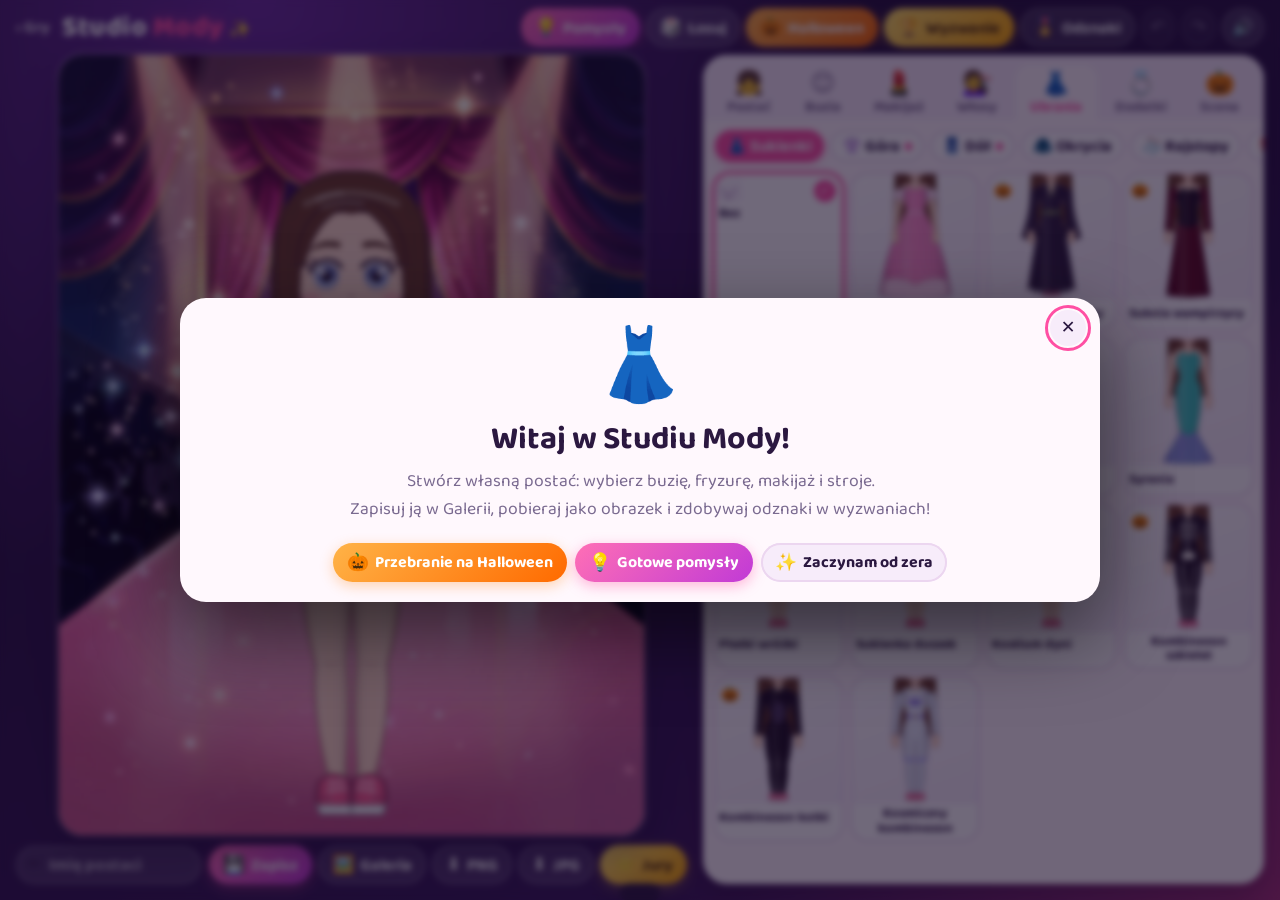
==== gra1-moda/index.html @ d05ad259 "Studio Mody (gra1-moda): kreator postaci 2D z przebieraniem Postać rysowana warstwami SVG, ponad 260" ====
<!doctype html>
<html lang="pl">
<head>
  <meta charset="utf-8">
  <meta name="viewport" content="width=device-width, initial-scale=1, viewport-fit=cover">
  <title>Studio Mody – Gry Jagienki</title>
  <meta name="description" content="Stwórz własną postać, ubierz ją w setki strojów, zrób makijaż i halloweenowe przebranie. Zapisz ją i pobierz jako obrazek.">
  <link rel="icon" href="data:image/svg+xml,%3Csvg xmlns='http://www.w3.org/2000/svg' viewBox='0 0 100 100'%3E%3Ctext y='.9em' font-size='90'%3E👗%3C/text%3E%3C/svg%3E">
  <link rel="preconnect" href="https://fonts.googleapis.com">
  <link rel="preconnect" href="https://fonts.gstatic.com" crossorigin>
  <link href="https://fonts.googleapis.com/css2?family=Baloo+2:wght@500;700;800&display=swap" rel="stylesheet">
  <link rel="stylesheet" href="styl.css">
</head>
<body>
  <header class="pasek">
    <a class="powrot" href="../" title="Wszystkie gry Jagienki">‹ Gry</a>
    <h1>Studio <span>Mody</span> <i aria-hidden="true">✨</i></h1>
    <nav class="akcje" aria-label="Akcje">
      <button data-akcja="pomysly" class="przycisk mocny" title="Gotowe stylizacje do przerobienia"><b>💡</b><span>Pomysły</span></button>
      <button data-akcja="losuj" class="przycisk" title="Wylosuj cały strój"><b>🎲</b><span>Losuj</span></button>
      <button data-akcja="halloween" class="przycisk dyniowy" title="Wylosuj przebranie na Halloween"><b>🎃</b><span>Halloween</span></button>
      <button data-akcja="wyzwanie" class="przycisk zloty" title="Wyzwanie z jury"><b>🏆</b><span>Wyzwanie</span></button>
      <button data-akcja="odznaki" class="przycisk" title="Twoje odznaki"><b>🎖️</b><span>Odznaki</span></button>
      <button data-akcja="cofnij" class="przycisk maly" title="Cofnij (Ctrl+Z)" aria-label="Cofnij"><b>↶</b></button>
      <button data-akcja="ponow" class="przycisk maly" title="Ponów (Ctrl+Y)" aria-label="Ponów"><b>↷</b></button>
      <button data-akcja="dzwiek" class="przycisk maly" title="Dźwięk" aria-label="Dźwięk"><b id="ikona-dzwieku">🔊</b></button>
    </nav>
  </header>

  <main class="studio">
    <section class="kolumna-sceny">
      <div class="wyzwanie-pasek" id="wyzwanie-pasek" hidden></div>
      <div class="scena" id="scena">
        <div class="tlo" id="tlo"></div>
        <div class="postac" id="postac"></div>
        <div class="flesze" aria-hidden="true"></div>
      </div>
      <div class="pod-scena">
        <label class="imie"><span>✏️</span><input id="imie" maxlength="24" placeholder="Imię postaci" autocomplete="off"></label>
        <div class="zapis">
          <button data-akcja="zapisz" class="przycisk mocny" title="Zapisz w galerii"><b>💾</b><span>Zapisz</span></button>
          <button data-akcja="galeria" class="przycisk" title="Moje postacie"><b>🖼️</b><span>Galeria</span></button>
          <button data-akcja="png" class="przycisk" title="Obrazek PNG z przezroczystym tłem"><b>⬇️</b><span>PNG</span></button>
          <button data-akcja="jpg" class="przycisk" title="Obrazek JPG z tłem"><b>⬇️</b><span>JPG</span></button>
          <button data-akcja="jury" class="przycisk zloty" title="Pokaż stylizację jury"><b>⭐</b><span>Jury</span></button>
        </div>
      </div>
    </section>

    <section class="panel" aria-label="Garderoba">
      <nav class="grupy" id="grupy"></nav>
      <nav class="kategorie" id="kategorie"></nav>
      <div class="przewijane" id="przewijane">
        <p class="uwaga" id="uwaga" hidden></p>
        <div class="elementy" id="elementy"></div>
        <div class="kolory" id="kolory"></div>
      </div>
    </section>
  </main>

  <dialog id="okno"><div class="okno-tresc" id="okno-tresc"></div></dialog>
  <div class="dymek" id="dymek" role="status" aria-live="polite"></div>
  <canvas class="konfetti" id="konfetti" aria-hidden="true"></canvas>

  <script type="module" src="js/gra.js"></script>
</body>
</html>
---- gra1-moda/styl.css ----
/* Studio Mody – nocne, halloweenowo-cukierkowe studio: ciemny fiolet wokół, jasne panele, róż i pomarańcz jako akcenty. */
:root {
  --noc: #1d0f33;
  --noc2: #3b1a60;
  --panel: #fff8fd;
  --panel2: #f7ecfa;
  --tekst: #2b1840;
  --szary: #7a6a90;
  --roz: #ff4fa3;
  --roz2: #ffd1ea;
  --fiolet: #8b5cf6;
  --dynia: #ff8a1f;
  --zloto: #ffc93c;
  --linia: #ecd6f0;
  --cien: 0 10px 30px rgba(20, 0, 40, .35);
  --r: 18px;
}
* { box-sizing: border-box; }
[hidden] { display: none !important; }
html, body { height: 100%; max-width: 100%; overflow-x: hidden; }
body {
  margin: 0;
  font-family: "Baloo 2", system-ui, "Segoe UI", sans-serif;
  color: var(--tekst);
  background:
    radial-gradient(2px 2px at 12% 18%, #fff8 50%, transparent 51%),
    radial-gradient(1.5px 1.5px at 72% 12%, #fff9 50%, transparent 51%),
    radial-gradient(2px 2px at 88% 42%, #fff6 50%, transparent 51%),
    radial-gradient(1.5px 1.5px at 32% 78%, #fff7 50%, transparent 51%),
    radial-gradient(2px 2px at 55% 55%, #fff5 50%, transparent 51%),
    radial-gradient(circle at 20% 0%, #6b2fa0 0%, transparent 45%),
    radial-gradient(circle at 100% 100%, #a8327a 0%, transparent 40%),
    linear-gradient(160deg, var(--noc), var(--noc2));
  background-attachment: fixed;
  display: flex;
  flex-direction: column;
  overflow: hidden;
}
button { font: inherit; color: inherit; cursor: pointer; }
input { font: inherit; color: inherit; }

/* ---------- pasek ---------- */
.pasek {
  display: flex; align-items: center; gap: 12px;
  padding: 8px 16px; color: #fff; flex: none;
}
.powrot { color: #fff; opacity: .8; text-decoration: none; font-weight: 700; white-space: nowrap; }
.powrot:hover { opacity: 1; }
.pasek h1 { margin: 0; font-size: 1.7rem; line-height: 1; letter-spacing: .5px; white-space: nowrap; font-weight: 800; }
.pasek h1 span { color: var(--roz); text-shadow: 0 0 18px #ff4fa388; }
.pasek h1 i { font-style: normal; font-size: 1.1rem; }
.akcje { display: flex; gap: 6px; margin-left: auto; min-width: 0; flex-wrap: nowrap; overflow-x: auto; scrollbar-width: none; }
.akcje::-webkit-scrollbar { display: none; }

.przycisk {
  display: inline-flex; align-items: center; gap: 6px; flex: none;
  border: 0; border-radius: 999px; padding: 6px 14px 5px;
  background: #ffffff1f; color: #fff; font-weight: 700; font-size: 1rem;
  box-shadow: inset 0 0 0 1.5px #ffffff33;
  transition: transform .12s, background .12s;
}
.przycisk:hover { background: #ffffff33; transform: translateY(-1px); }
.przycisk:active { transform: scale(.96); }
.przycisk b { font-weight: 400; font-size: 1.1rem; }
.przycisk.maly { padding: 6px 10px 5px; }
.przycisk.mocny { background: linear-gradient(135deg, #ff6fb5, #c13ad6); box-shadow: 0 4px 14px #ff4fa366; }
.przycisk.dyniowy { background: linear-gradient(135deg, #ffb347, #ff6a00); box-shadow: 0 4px 14px #ff8a1f55; }
.przycisk.zloty { background: linear-gradient(135deg, #ffe066, #ffab00); color: #4a2a00; box-shadow: 0 4px 14px #ffc93c55; }
.przycisk:disabled { opacity: .4; pointer-events: none; }

/* ---------- układ ---------- */
.studio {
  flex: 1; min-height: 0;
  display: grid; grid-template-columns: auto minmax(0, 1fr); gap: 16px;
  padding: 0 16px 16px;
}
.kolumna-sceny { display: flex; flex-direction: column; gap: 10px; min-height: 0; min-width: 0; align-items: center; }
.scena {
  position: relative; flex: 1; min-height: 0;
  height: 100%; aspect-ratio: 3 / 4; max-width: 46vw;
  border-radius: 24px; overflow: hidden;
  box-shadow: var(--cien), 0 0 0 4px #ffffff22;
  background: #fff;
}
.tlo { position: absolute; inset: 0; background-size: cover; background-position: center; transition: background-image .3s; }
.tlo.szachownica { background: repeating-conic-gradient(#f3eaf7 0 25%, #ffffff 0 50%) 0 0 / 28px 28px; }
.postac { position: absolute; inset: 0; }
.postac svg { width: 100%; height: 100%; display: block; }
.flesze { position: absolute; inset: 0; pointer-events: none; opacity: 0; background: radial-gradient(circle at 30% 30%, #fff 0, transparent 30%), radial-gradient(circle at 75% 60%, #fff 0, transparent 25%); }
.scena.pokaz .flesze { animation: flesz 1.6s ease-out; }
.scena.pokaz .postac { animation: wybieg 1.6s ease-in-out; }
@keyframes flesz { 0%, 100% { opacity: 0; } 10% { opacity: .9; } 20% { opacity: 0; } 35% { opacity: .7; } 45% { opacity: 0; } 62% { opacity: .8; } 70% { opacity: 0; } }
@keyframes wybieg { 0%, 100% { transform: none; } 30% { transform: scale(1.06) translateY(-1.5%); } 60% { transform: scale(1.03) rotate(-1deg); } }

.pod-scena { display: flex; flex-wrap: wrap; gap: 8px; justify-content: center; align-items: center; flex: none; max-width: 100%; }
.imie { display: flex; align-items: center; gap: 4px; background: #ffffff1f; border-radius: 999px; padding: 2px 6px 2px 12px; box-shadow: inset 0 0 0 1.5px #ffffff33; }
.imie input { width: 150px; border: 0; background: transparent; color: #fff; font-weight: 700; font-size: 1.05rem; padding: 4px 4px 3px; outline: none; }
.imie input::placeholder { color: #ffffff99; }
.zapis { display: flex; gap: 6px; flex-wrap: wrap; justify-content: center; }

.wyzwanie-pasek {
  display: flex; align-items: center; gap: 10px; width: 100%; max-width: 46vw;
  background: linear-gradient(135deg, #ffe066, #ffab00); color: #4a2a00;
  border-radius: 14px; padding: 6px 8px 6px 14px; font-weight: 700; box-shadow: var(--cien); flex: none;
}
.wyzwanie-pasek .e { font-size: 1.6rem; }
.wyzwanie-pasek .t { flex: 1; line-height: 1.15; }
.wyzwanie-pasek .t small { display: block; font-weight: 500; opacity: .8; }
.wyzwanie-pasek button { border: 0; border-radius: 999px; padding: 6px 12px 5px; background: #4a2a00; color: #fff; font-weight: 700; }
.wyzwanie-pasek .x { background: transparent; color: #4a2a00; padding: 4px 8px; }

/* ---------- panel garderoby ---------- */
.panel {
  min-height: 0; display: flex; flex-direction: column;
  background: var(--panel); border-radius: 24px; box-shadow: var(--cien); overflow: hidden;
}
.grupy { display: flex; gap: 4px; padding: 10px 10px 0; background: var(--panel2); overflow-x: auto; scrollbar-width: none; flex: none; }
.grupy::-webkit-scrollbar { display: none; }
.grupy button {
  flex: 1 0 auto; border: 0; background: transparent; border-radius: 14px 14px 0 0; padding: 6px 12px 4px;
  display: flex; flex-direction: column; align-items: center; font-weight: 700; color: var(--szary); font-size: .9rem; line-height: 1.1;
}
.grupy button b { font-size: 1.5rem; font-weight: 400; line-height: 1.2; }
.grupy button.akt { background: var(--panel); color: var(--roz); }
.kategorie { display: flex; gap: 6px; padding: 10px 12px 4px; overflow-x: auto; scrollbar-width: thin; flex: none; }
.kategorie button {
  flex: none; border: 0; border-radius: 999px; padding: 4px 12px 3px; background: #fff; font-weight: 700; color: var(--tekst);
  box-shadow: inset 0 0 0 2px var(--linia); display: flex; gap: 5px; align-items: center; position: relative;
}
.kategorie button.akt { background: var(--roz); color: #fff; box-shadow: 0 3px 10px #ff4fa355; }
.kategorie button .kropka { width: 7px; height: 7px; border-radius: 50%; background: var(--roz); }
.kategorie button.akt .kropka { background: #fff; }
.przewijane { flex: 1; min-height: 0; overflow-y: auto; padding: 8px 12px 16px; scrollbar-width: thin; }
.uwaga { margin: 2px 4px 8px; color: var(--szary); font-size: .95rem; }

.elementy { display: grid; grid-template-columns: repeat(auto-fill, minmax(104px, 1fr)); gap: 10px; }
.element {
  position: relative; border: 0; padding: 0; background: #fff; border-radius: 16px; overflow: hidden;
  box-shadow: 0 0 0 2px var(--linia); display: flex; flex-direction: column; transition: transform .12s, box-shadow .12s;
}
.element:hover { transform: translateY(-2px); box-shadow: 0 0 0 2px #e2b6e8, 0 6px 14px #7a2a9a22; }
.element .mini { aspect-ratio: 1 / 1; background: linear-gradient(160deg, #fff, #f6eefa); display: grid; place-items: center; overflow: hidden; }
.element .mini svg { width: 100%; height: 100%; display: block; }
.element .mini.ciemne { background: linear-gradient(160deg, #3b2a5a, #1d0f33); }
.element .mini.obraz { background-size: cover; background-position: center 60%; }
.element .mini.brak { font-size: 2rem; color: #d9c6e0; }
.element .nazwa { font-size: .82rem; font-weight: 700; padding: 3px 4px 4px; line-height: 1.1; min-height: 2.2em; display: grid; place-items: center; text-align: center; }
.element.akt { box-shadow: 0 0 0 3px var(--roz), 0 6px 16px #ff4fa344; }
.element.akt::after {
  content: "✓"; position: absolute; top: 6px; right: 6px; width: 22px; height: 22px; border-radius: 50%;
  background: var(--roz); color: #fff; font-weight: 800; font-size: .85rem; display: grid; place-items: center;
}
.element .znaczek { position: absolute; top: 5px; left: 6px; font-size: .9rem; }
.element.kolor .mini { border-radius: 0; }

/* ---------- kolory i wzory ---------- */
.kolory { margin-top: 14px; }
.kolory h3 { margin: 10px 4px 6px; font-size: 1rem; }
.sloty { display: flex; gap: 8px; flex-wrap: wrap; margin-bottom: 8px; }
.slot {
  border: 0; border-radius: 999px; background: #fff; padding: 3px 12px 2px 4px; display: flex; align-items: center; gap: 6px;
  font-weight: 700; box-shadow: inset 0 0 0 2px var(--linia);
}
.slot i { width: 24px; height: 24px; border-radius: 50%; box-shadow: inset 0 0 0 2px #0002; }
.slot.akt { box-shadow: inset 0 0 0 2.5px var(--roz); color: var(--roz); }
.paleta { display: grid; grid-template-columns: repeat(auto-fill, minmax(30px, 1fr)); gap: 6px; }
.paleta button {
  aspect-ratio: 1; border: 0; border-radius: 50%; box-shadow: inset 0 0 0 2px #0001, 0 1px 3px #0002; transition: transform .1s;
}
.paleta button:hover { transform: scale(1.15); }
.paleta button.akt { box-shadow: 0 0 0 3px #fff, 0 0 0 5px var(--roz); }
.paleta label {
  aspect-ratio: 1; border-radius: 50%; display: grid; place-items: center; cursor: pointer; position: relative; overflow: hidden;
  background: conic-gradient(#ff5d8f, #ffd23f, #5fd068, #4cc9f0, #7b6cf6, #ff5d8f); font-size: .9rem;
}
.paleta label input { position: absolute; inset: 0; opacity: 0; cursor: pointer; }
.wzory { display: grid; grid-template-columns: repeat(auto-fill, minmax(62px, 1fr)); gap: 8px; }
.wzory button { border: 0; background: #fff; border-radius: 12px; padding: 0; overflow: hidden; box-shadow: 0 0 0 2px var(--linia); font-size: .75rem; font-weight: 700; }
.wzory button svg { display: block; width: 100%; height: 40px; }
.wzory button span { display: block; padding: 2px 2px 3px; }
.wzory button.akt { box-shadow: 0 0 0 3px var(--roz); color: var(--roz); }

/* ---------- okna ---------- */
dialog {
  border: 0; padding: 0; border-radius: 26px; max-width: min(920px, calc(100vw - 24px)); width: 100%;
  max-height: calc(100dvh - 32px); background: var(--panel); color: var(--tekst); box-shadow: 0 30px 80px #0008;
}
dialog::backdrop { background: #12062299; backdrop-filter: blur(3px); }
.okno-tresc { padding: 22px 22px 20px; }
.okno-tresc h2 { margin: 0 0 4px; font-size: 1.7rem; line-height: 1.15; }
.okno-tresc .pod { margin: 0 0 14px; color: var(--szary); }
.okno-tresc .zamknij { position: absolute; top: 12px; right: 14px; border: 0; background: var(--panel2); border-radius: 50%; width: 36px; height: 36px; font-size: 1.1rem; }
.rzad { display: flex; gap: 8px; flex-wrap: wrap; margin-top: 16px; justify-content: flex-end; }
.rzad .przycisk:not(.mocny):not(.zloty):not(.dyniowy) { color: var(--tekst); background: var(--panel2); box-shadow: inset 0 0 0 2px var(--linia); }
.karty { display: grid; grid-template-columns: repeat(auto-fill, minmax(150px, 1fr)); gap: 12px; }
.karta { border: 0; padding: 0; background: #fff; border-radius: 18px; overflow: hidden; box-shadow: 0 0 0 2px var(--linia); text-align: center; position: relative; }
.karta:hover { box-shadow: 0 0 0 3px var(--roz); }
.karta .obr { aspect-ratio: 3 / 4; background-size: cover; background-position: center; position: relative; }
.karta .obr svg, .karta .obr img { position: absolute; inset: 0; width: 100%; height: 100%; display: block; object-fit: cover; }
.karta .opis { padding: 6px 8px 8px; font-weight: 800; line-height: 1.15; }
.karta .opis small { display: block; font-weight: 500; color: var(--szary); }
.karta .male { display: flex; gap: 4px; justify-content: center; padding: 0 6px 8px; }
.karta .male button { border: 0; border-radius: 999px; background: var(--panel2); padding: 3px 10px 2px; font-weight: 700; font-size: .85rem; }
.karta .male button.usun { color: #c1121f; }
.pusto { text-align: center; color: var(--szary); padding: 30px 10px; }
.pole { width: 100%; border: 0; border-radius: 14px; padding: 10px 14px 8px; font-size: 1.2rem; font-weight: 700; background: #fff; box-shadow: inset 0 0 0 2px var(--linia); outline: none; }
.pole:focus { box-shadow: inset 0 0 0 2.5px var(--roz); }

.temat { text-align: center; padding: 10px 0 4px; }
.temat .e { font-size: 4.5rem; line-height: 1.1; animation: kolysanie 2s ease-in-out infinite; display: inline-block; }
.temat h3 { font-size: 2rem; margin: 4px 0 0; }
.temat p { margin: 2px 0 0; color: var(--szary); font-size: 1.1rem; }
@keyframes kolysanie { 50% { transform: rotate(-8deg) scale(1.06); } }

.jury { display: grid; grid-template-columns: repeat(3, 1fr); gap: 12px; margin-top: 12px; }
.sedzia { background: #fff; border-radius: 18px; padding: 12px 10px; text-align: center; box-shadow: 0 0 0 2px var(--linia); opacity: 0; transform: translateY(16px) scale(.95); animation: wjazd .5s forwards; }
.sedzia .e { font-size: 2.8rem; line-height: 1.1; }
.sedzia h4 { margin: 2px 0 0; font-size: 1.05rem; }
.sedzia small { color: var(--szary); display: block; line-height: 1.1; }
.sedzia .gw { font-size: 1.4rem; letter-spacing: 1px; margin: 4px 0; color: #ddd; }
.sedzia .gw b { color: var(--zloto); font-weight: 400; text-shadow: 0 0 8px #ffc93c88; }
.sedzia p { margin: 0; font-size: .95rem; line-height: 1.2; }
.suma { text-align: center; margin-top: 14px; font-size: 1.4rem; font-weight: 800; opacity: 0; animation: wjazd .5s 1.8s forwards; }
.suma .duza { font-size: 2.3rem; color: var(--roz); }
@keyframes wjazd { to { opacity: 1; transform: none; } }

.odznaki { display: grid; grid-template-columns: repeat(auto-fill, minmax(150px, 1fr)); gap: 10px; }
.odznaka { background: #fff; border-radius: 16px; padding: 10px; text-align: center; box-shadow: 0 0 0 2px var(--linia); }
.odznaka .e { font-size: 2.4rem; line-height: 1.1; }
.odznaka h4 { margin: 2px 0 0; font-size: 1rem; line-height: 1.1; }
.odznaka small { color: var(--szary); line-height: 1.1; display: block; }
.odznaka.brak .e { filter: grayscale(1); opacity: .3; }
.odznaka.brak h4 { color: var(--szary); }
.odznaka.jest { box-shadow: 0 0 0 2.5px var(--zloto), 0 4px 14px #ffc93c44; }
.licznik { font-weight: 800; color: var(--roz); }

.dymek {
  position: fixed; left: 50%; bottom: 24px; transform: translate(-50%, 140%); z-index: 50;
  background: #2b1840; color: #fff; border-radius: 999px; padding: 10px 20px 8px; font-weight: 700; box-shadow: var(--cien);
  transition: transform .3s cubic-bezier(.3, 1.4, .5, 1); max-width: calc(100vw - 32px); text-align: center;
}
.dymek.widac { transform: translate(-50%, 0); }
.konfetti { position: fixed; inset: 0; width: 100vw; height: 100vh; pointer-events: none; z-index: 60; }

/* ---------- animacje postaci (tylko na scenie, eksport jest nieruchomy) ---------- */
.zywa .mrug { animation: mrug 5.5s infinite; transform-box: fill-box; transform-origin: center; }
@keyframes mrug { 0%, 93%, 100% { transform: scaleY(1); } 95.5% { transform: scaleY(.08); } }
.zywa .unos { animation: unos 3s ease-in-out infinite; }
@keyframes unos { 50% { transform: translateY(-14px); } }
.zywa .migot { animation: migot 2.4s ease-in-out infinite; }
@keyframes migot { 50% { opacity: .25; } }
.zywa .trzepot { animation: trzepot .5s ease-in-out infinite alternate; transform-box: fill-box; transform-origin: center; }
@keyframes trzepot { to { transform: scaleY(.6) translateY(-3px); } }
.zywa .dryf { animation: dryf 7s ease-in-out infinite alternate; }
@keyframes dryf { to { transform: translateX(40px); } }
@media (prefers-reduced-motion: reduce) { .zywa * { animation: none !important; } }

/* ---------- telefon i wąskie okna ---------- */
@media (max-width: 880px) {
  body { overflow: hidden; }
  .pasek { padding: 6px 10px; gap: 8px; }
  .pasek h1 { font-size: 1.25rem; }
  .powrot { display: none; }
  .akcje .przycisk span { display: none; }
  .akcje .przycisk { padding: 6px 9px 5px; }
  .studio { grid-template-columns: minmax(0, 1fr); grid-template-rows: auto minmax(0, 1fr); gap: 8px; padding: 0 8px 8px; }
  .kolumna-sceny { gap: 6px; }
  .scena { height: 40dvh; max-width: none; flex: none; border-radius: 18px; }
  .wyzwanie-pasek { max-width: none; font-size: .9rem; }
  .pod-scena { gap: 6px; flex-wrap: nowrap; width: 100%; justify-content: flex-start; overflow-x: auto; scrollbar-width: none; }
  .pod-scena::-webkit-scrollbar { display: none; }
  .imie { flex: none; }
  .imie input { width: 92px; font-size: .95rem; }
  .zapis { flex-wrap: nowrap; }
  .zapis .przycisk { padding: 5px 10px 4px; font-size: .9rem; }
  .zapis [data-akcja="zapisz"] span, .zapis [data-akcja="galeria"] span, .zapis [data-akcja="jury"] span { display: none; }
  .elementy { grid-template-columns: repeat(auto-fill, minmax(84px, 1fr)); gap: 8px; }
  .grupy button { padding: 4px 8px 3px; font-size: .78rem; }
  .grupy button b { font-size: 1.3rem; }
  .jury { grid-template-columns: 1fr; }
  .sedzia { display: grid; grid-template-columns: auto 1fr; text-align: left; gap: 0 10px; align-items: center; }
  .sedzia .e { grid-row: span 4; }
}
@media (max-width: 880px) and (max-height: 700px) { .scena { height: 34dvh; } }
dialog { overflow-y: auto; overscroll-behavior: contain; }
:focus-visible { outline: 3px solid var(--fiolet); outline-offset: 2px; }
.okno-tresc .zamknij:focus-visible { outline-color: var(--roz); }
@media (max-width: 480px) { .pasek h1 { display: none; } .akcje { margin-left: 0; } }
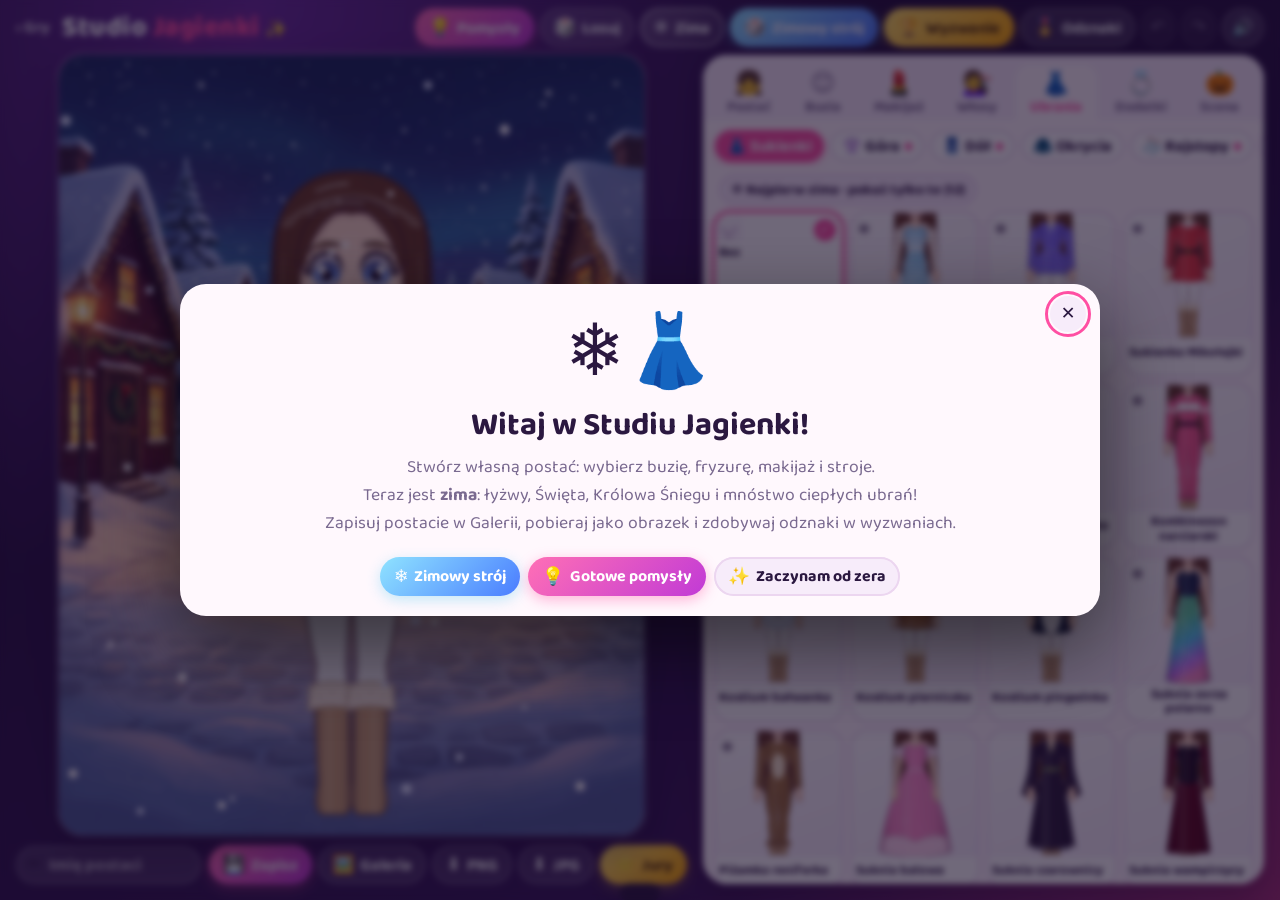
==== commit e4321308: "Studio Jagienki: pory roku, zimowa kolekcja i ładniejsza postać Nowa nazwa gry (Studio Mody → Studio" ====
--- a/gra1-moda/index.html
+++ b/gra1-moda/index.html
@@ -3,22 +3,24 @@
 <head>
   <meta charset="utf-8">
   <meta name="viewport" content="width=device-width, initial-scale=1, viewport-fit=cover">
-  <title>Studio Mody – Gry Jagienki</title>
-  <meta name="description" content="Stwórz własną postać, ubierz ją w setki strojów, zrób makijaż i halloweenowe przebranie. Zapisz ją i pobierz jako obrazek.">
+  <title>Studio Jagienki – stwórz i ubierz postać</title>
+  <meta name="description" content="Studio Jagienki: stwórz własną postać, ubierz ją w setki strojów na każdą porę roku – zimowe, świąteczne i halloweenowe – zrób makijaż, zapisz i pobierz jako obrazek.">
   <link rel="icon" href="data:image/svg+xml,%3Csvg xmlns='http://www.w3.org/2000/svg' viewBox='0 0 100 100'%3E%3Ctext y='.9em' font-size='90'%3E👗%3C/text%3E%3C/svg%3E">
   <link rel="preconnect" href="https://fonts.googleapis.com">
   <link rel="preconnect" href="https://fonts.gstatic.com" crossorigin>
   <link href="https://fonts.googleapis.com/css2?family=Baloo+2:wght@500;700;800&display=swap" rel="stylesheet">
   <link rel="stylesheet" href="styl.css">
 </head>
-<body>
+<body data-sezon="zima">
+  <div class="dekoracje" id="dekoracje" aria-hidden="true"></div>
   <header class="pasek">
     <a class="powrot" href="../" title="Wszystkie gry Jagienki">‹ Gry</a>
-    <h1>Studio <span>Mody</span> <i aria-hidden="true">✨</i></h1>
+    <h1>Studio <span>Jagienki</span> <i aria-hidden="true">✨</i></h1>
     <nav class="akcje" aria-label="Akcje">
       <button data-akcja="pomysly" class="przycisk mocny" title="Gotowe stylizacje do przerobienia"><b>💡</b><span>Pomysły</span></button>
       <button data-akcja="losuj" class="przycisk" title="Wylosuj cały strój"><b>🎲</b><span>Losuj</span></button>
-      <button data-akcja="halloween" class="przycisk dyniowy" title="Wylosuj przebranie na Halloween"><b>🎃</b><span>Halloween</span></button>
+      <button data-akcja="pory" id="przycisk-sezonu" class="przycisk sezonowy" title="Wybierz porę roku"><b>❄️</b><span>Zima</span></button>
+      <button data-akcja="sezonowe" id="los-sezonu" class="przycisk zimowy" title="Wylosuj strój na tę porę roku"><b>🎲</b><span>Zimowy strój</span></button>
       <button data-akcja="wyzwanie" class="przycisk zloty" title="Wyzwanie z jury"><b>🏆</b><span>Wyzwanie</span></button>
       <button data-akcja="odznaki" class="przycisk" title="Twoje odznaki"><b>🎖️</b><span>Odznaki</span></button>
       <button data-akcja="cofnij" class="przycisk maly" title="Cofnij (Ctrl+Z)" aria-label="Cofnij"><b>↶</b></button>
@@ -51,6 +53,7 @@
       <nav class="grupy" id="grupy"></nav>
       <nav class="kategorie" id="kategorie"></nav>
       <div class="przewijane" id="przewijane">
+        <div class="filtr" id="filtr" hidden></div>
         <p class="uwaga" id="uwaga" hidden></p>
         <div class="elementy" id="elementy"></div>
         <div class="kolory" id="kolory"></div>
--- a/gra1-moda/styl.css
+++ b/gra1-moda/styl.css
@@ -1,4 +1,4 @@
-/* Studio Mody – nocne, halloweenowo-cukierkowe studio: ciemny fiolet wokół, jasne panele, róż i pomarańcz jako akcenty. */
+/* Studio Jagienki – nocne, cukierkowe studio: ciemny fiolet wokół, jasne panele, róż jako akcent; pora roku dokłada swoje kolory i ozdoby. */
 :root {
   --noc: #1d0f33;
   --noc2: #3b1a60;
@@ -65,6 +65,11 @@
 .przycisk.maly { padding: 6px 10px 5px; }
 .przycisk.mocny { background: linear-gradient(135deg, #ff6fb5, #c13ad6); box-shadow: 0 4px 14px #ff4fa366; }
 .przycisk.dyniowy { background: linear-gradient(135deg, #ffb347, #ff6a00); box-shadow: 0 4px 14px #ff8a1f55; }
+.przycisk.zimowy { background: linear-gradient(135deg, #8fe3ff, #4a7dff); box-shadow: 0 4px 14px #4cc9f055; }
+.przycisk.sezonowy { background: linear-gradient(135deg, #ffffff38, #ffffff14); box-shadow: inset 0 0 0 2px #ffffff66; }
+body[data-sezon="jesien"] .przycisk.zimowy { background: linear-gradient(135deg, #ffb347, #ff6a00); box-shadow: 0 4px 14px #ff8a1f55; }
+body[data-sezon="wiosna"] .przycisk.zimowy { background: linear-gradient(135deg, #a0f0b8, #3cb878); box-shadow: 0 4px 14px #5fd06855; }
+body[data-sezon="lato"] .przycisk.zimowy { background: linear-gradient(135deg, #ffe066, #ff7a3d); box-shadow: 0 4px 14px #ffb84d55; }
 .przycisk.zloty { background: linear-gradient(135deg, #ffe066, #ffab00); color: #4a2a00; box-shadow: 0 4px 14px #ffc93c55; }
 .przycisk:disabled { opacity: .4; pointer-events: none; }
 
@@ -191,7 +196,7 @@
 .okno-tresc .pod { margin: 0 0 14px; color: var(--szary); }
 .okno-tresc .zamknij { position: absolute; top: 12px; right: 14px; border: 0; background: var(--panel2); border-radius: 50%; width: 36px; height: 36px; font-size: 1.1rem; }
 .rzad { display: flex; gap: 8px; flex-wrap: wrap; margin-top: 16px; justify-content: flex-end; }
-.rzad .przycisk:not(.mocny):not(.zloty):not(.dyniowy) { color: var(--tekst); background: var(--panel2); box-shadow: inset 0 0 0 2px var(--linia); }
+.rzad .przycisk:not(.mocny):not(.zloty):not(.dyniowy):not(.zimowy) { color: var(--tekst); background: var(--panel2); box-shadow: inset 0 0 0 2px var(--linia); }
 .karty { display: grid; grid-template-columns: repeat(auto-fill, minmax(150px, 1fr)); gap: 12px; }
 .karta { border: 0; padding: 0; background: #fff; border-radius: 18px; overflow: hidden; box-shadow: 0 0 0 2px var(--linia); text-align: center; position: relative; }
 .karta:hover { box-shadow: 0 0 0 3px var(--roz); }
@@ -286,3 +291,24 @@
 :focus-visible { outline: 3px solid var(--fiolet); outline-offset: 2px; }
 .okno-tresc .zamknij:focus-visible { outline-color: var(--roz); }
 @media (max-width: 480px) { .pasek h1 { display: none; } .akcje { margin-left: 0; } }
+
+/* ---------- pory roku ---------- */
+body[data-sezon="zima"] { background-color: #18204a; }
+.dekoracje { position: fixed; inset: 0; pointer-events: none; overflow: hidden; z-index: 0; }
+.dekoracje i { position: absolute; top: -30px; font-style: normal; color: #fff; opacity: .55; animation: spadaj linear infinite; }
+@keyframes spadaj { to { transform: translate(40px, 105vh) rotate(260deg); } }
+.pasek, .studio { position: relative; z-index: 1; }
+@media (prefers-reduced-motion: reduce) { .dekoracje { display: none; } }
+.filtr { display: flex; flex-wrap: wrap; gap: 6px; margin: 0 4px 8px; }
+.filtr button { border: 0; border-radius: 999px; padding: 4px 12px 3px; background: var(--panel2); box-shadow: inset 0 0 0 2px var(--linia); font-weight: 700; font-size: .9rem; color: var(--tekst); }
+.filtr button.akt { background: linear-gradient(135deg, #8fe3ff, #4a7dff); color: #fff; box-shadow: none; }
+.pory { display: grid; grid-template-columns: repeat(auto-fill, minmax(150px, 1fr)); gap: 12px; margin-top: 8px; }
+.pora { border: 0; border-radius: 16px; min-height: 190px; padding: 12px; display: flex; flex-direction: column; justify-content: flex-end; align-items: flex-start; gap: 2px;
+  background-size: cover; background-position: center; color: #fff; text-align: left; box-shadow: 0 6px 18px #2b184033; transition: transform .12s; }
+.pora:hover { transform: translateY(-3px); }
+.pora.akt { outline: 4px solid var(--roz); outline-offset: 2px; }
+.pora .e { font-size: 2rem; line-height: 1; }
+.pora b { font-size: 1.3rem; }
+.pora small { opacity: .92; line-height: 1.2; }
+.karta .obr { position: relative; }
+.karta .obr .znaczek { position: absolute; top: 6px; left: 8px; font-size: 1.1rem; }
